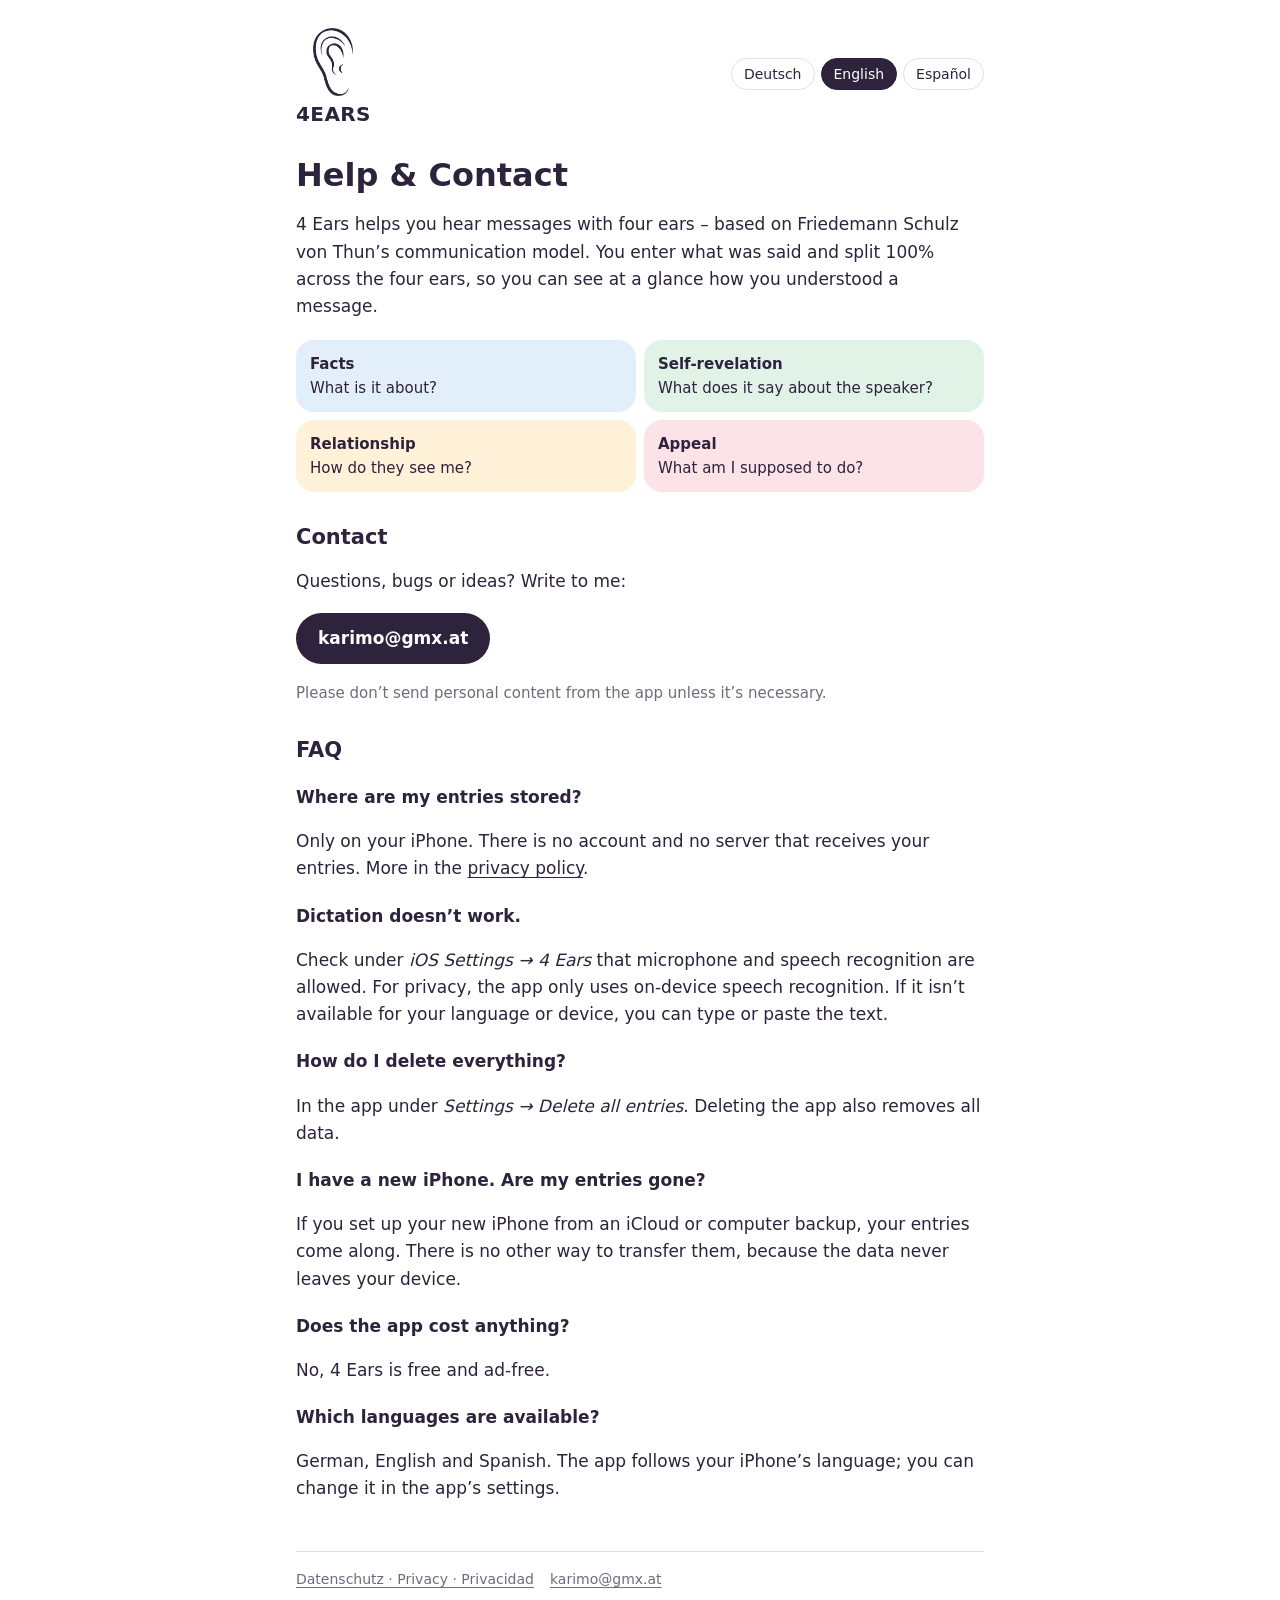
==== index.html @ 1b4c370c "Support- und Datenschutzseite von 4 Ears Co-Authored-By: Claude Opus 5.5 <noreply@anthropic.com> Cla" ====
<!doctype html>
<html lang="de">
<head>
<meta charset="utf-8">
<meta name="viewport" content="width=device-width, initial-scale=1">
<title>Support – 4 Ears</title>
<meta name="description" content="4 Ears – höre Nachrichten mit vier Ohren. Hilfe, Kontakt und Datenschutz.">
<link rel="icon" href="favicon.png">
<link rel="apple-touch-icon" href="apple-touch-icon.png">
<link rel="stylesheet" href="seite.css">
<script src="sprache.js"></script>
</head>
<body>
<main>
  <div class="kopf">
    <a class="marke" href="./"><span class="ohr" aria-hidden="true"></span><b>4EARS</b></a>
    <div class="sprachen" role="group" aria-label="Sprache / Language / Idioma">
      <button type="button" value="de" aria-pressed="false">Deutsch</button>
      <button type="button" value="en" aria-pressed="false">English</button>
      <button type="button" value="es" aria-pressed="false">Español</button>
    </div>
  </div>

  <!-- ===================== Deutsch ===================== -->
  <article data-lang="de" lang="de">
    <h1>Hilfe &amp; Kontakt</h1>
    <p>4 Ears hilft dir, Nachrichten mit vier Ohren zu hören – nach dem Kommunikationsmodell von Friedemann Schulz von Thun. Du gibst ein, was gesagt wurde, und verteilst 100 % auf die vier Ohren. So siehst du auf einen Blick, wie du eine Nachricht verstanden hast.</p>
    <div class="ohren">
      <div style="background:var(--sach)"><b>Sache</b>Worum geht es?</div>
      <div style="background:var(--selbst)"><b>Selbstoffenbarung</b>Was sagt es über die Person?</div>
      <div style="background:var(--bez)"><b>Beziehung</b>Wie steht sie zu mir?</div>
      <div style="background:var(--appell)"><b>Appell</b>Was soll ich tun?</div>
    </div>

    <h2>Kontakt</h2>
    <p>Fragen, Fehler oder Ideen? Schreib mir:</p>
    <p><a class="knopf" href="mailto:karimo@gmx.at?subject=4%20Ears">karimo@gmx.at</a></p>
    <p class="klein">Bitte schick mir keine persönlichen Inhalte aus der App, wenn es nicht nötig ist.</p>

    <h2>Häufige Fragen</h2>
    <h3>Wo werden meine Einträge gespeichert?</h3>
    <p>Nur auf deinem iPhone. Es gibt kein Konto und keinen Server, der deine Einträge bekommt. Mehr dazu in der <a href="datenschutz.html?lang=de">Datenschutzerklärung</a>.</p>
    <h3>Das Einsprechen funktioniert nicht.</h3>
    <p>Prüfe unter <i>iOS-Einstellungen → 4 Ears</i>, ob Mikrofon und Spracherkennung erlaubt sind. Aus Datenschutzgründen nutzt die App nur die Spracherkennung direkt auf dem Gerät. Steht sie für deine Sprache oder dein Gerät nicht zur Verfügung, kannst du den Text tippen oder einfügen.</p>
    <h3>Wie lösche ich alles?</h3>
    <p>In der App unter <i>Einstellungen → Alle Einträge löschen</i>. Wenn du die App löschst, sind auch alle Daten weg.</p>
    <h3>Ich habe ein neues iPhone. Sind meine Einträge weg?</h3>
    <p>Wenn du dein neues iPhone aus einem iCloud- oder Computer-Backup einrichtest, sind die Einträge dabei. Ein anderes Übertragen gibt es nicht, weil die Daten nie dein Gerät verlassen.</p>
    <h3>Kostet die App etwas?</h3>
    <p>Nein, 4 Ears ist kostenlos und ohne Werbung.</p>
    <h3>Welche Sprachen gibt es?</h3>
    <p>Deutsch, Englisch und Spanisch. Die App richtet sich nach der Sprache deines iPhones; ändern kannst du sie in den Einstellungen der App.</p>
  </article>

  <!-- ===================== English ===================== -->
  <article data-lang="en" lang="en">
    <h1>Help &amp; Contact</h1>
    <p>4 Ears helps you hear messages with four ears – based on Friedemann Schulz von Thun’s communication model. You enter what was said and split 100% across the four ears, so you can see at a glance how you understood a message.</p>
    <div class="ohren">
      <div style="background:var(--sach)"><b>Facts</b>What is it about?</div>
      <div style="background:var(--selbst)"><b>Self-revelation</b>What does it say about the speaker?</div>
      <div style="background:var(--bez)"><b>Relationship</b>How do they see me?</div>
      <div style="background:var(--appell)"><b>Appeal</b>What am I supposed to do?</div>
    </div>

    <h2>Contact</h2>
    <p>Questions, bugs or ideas? Write to me:</p>
    <p><a class="knopf" href="mailto:karimo@gmx.at?subject=4%20Ears">karimo@gmx.at</a></p>
    <p class="klein">Please don’t send personal content from the app unless it’s necessary.</p>

    <h2>FAQ</h2>
    <h3>Where are my entries stored?</h3>
    <p>Only on your iPhone. There is no account and no server that receives your entries. More in the <a href="datenschutz.html?lang=en">privacy policy</a>.</p>
    <h3>Dictation doesn’t work.</h3>
    <p>Check under <i>iOS Settings → 4 Ears</i> that microphone and speech recognition are allowed. For privacy, the app only uses on-device speech recognition. If it isn’t available for your language or device, you can type or paste the text.</p>
    <h3>How do I delete everything?</h3>
    <p>In the app under <i>Settings → Delete all entries</i>. Deleting the app also removes all data.</p>
    <h3>I have a new iPhone. Are my entries gone?</h3>
    <p>If you set up your new iPhone from an iCloud or computer backup, your entries come along. There is no other way to transfer them, because the data never leaves your device.</p>
    <h3>Does the app cost anything?</h3>
    <p>No, 4 Ears is free and ad-free.</p>
    <h3>Which languages are available?</h3>
    <p>German, English and Spanish. The app follows your iPhone’s language; you can change it in the app’s settings.</p>
  </article>

  <!-- ===================== Español ===================== -->
  <article data-lang="es" lang="es">
    <h1>Ayuda y contacto</h1>
    <p>4 Ears te ayuda a escuchar los mensajes con cuatro orejas, según el modelo de comunicación de Friedemann Schulz von Thun. Escribes lo que se dijo y repartes el 100 % entre las cuatro orejas, para ver de un vistazo cómo entendiste un mensaje.</p>
    <div class="ohren">
      <div style="background:var(--sach)"><b>Hechos</b>¿De qué se trata?</div>
      <div style="background:var(--selbst)"><b>Autorrevelación</b>¿Qué dice de quien habla?</div>
      <div style="background:var(--bez)"><b>Relación</b>¿Cómo me ve?</div>
      <div style="background:var(--appell)"><b>Apelación</b>¿Qué debo hacer?</div>
    </div>

    <h2>Contacto</h2>
    <p>¿Preguntas, errores o ideas? Escríbeme:</p>
    <p><a class="knopf" href="mailto:karimo@gmx.at?subject=4%20Ears">karimo@gmx.at</a></p>
    <p class="klein">Por favor, no envíes contenido personal de la app si no es necesario.</p>

    <h2>Preguntas frecuentes</h2>
    <h3>¿Dónde se guardan mis entradas?</h3>
    <p>Solo en tu iPhone. No hay cuenta ni servidor que reciba tus entradas. Más en la <a href="datenschutz.html?lang=es">política de privacidad</a>.</p>
    <h3>El dictado no funciona.</h3>
    <p>Comprueba en <i>Ajustes de iOS → 4 Ears</i> que el micrófono y el reconocimiento de voz estén permitidos. Por privacidad, la app solo usa el reconocimiento en el propio dispositivo. Si no está disponible para tu idioma o dispositivo, puedes escribir o pegar el texto.</p>
    <h3>¿Cómo lo borro todo?</h3>
    <p>En la app, en <i>Ajustes → Borrar todas las entradas</i>. Al eliminar la app también se borran todos los datos.</p>
    <h3>Tengo un iPhone nuevo. ¿Se han perdido mis entradas?</h3>
    <p>Si configuras el iPhone nuevo desde una copia de seguridad de iCloud o del ordenador, tus entradas vienen incluidas. No hay otra forma de transferirlas, porque los datos nunca salen de tu dispositivo.</p>
    <h3>¿Cuesta algo la app?</h3>
    <p>No, 4 Ears es gratuita y sin publicidad.</p>
    <h3>¿Qué idiomas hay?</h3>
    <p>Alemán, inglés y español. La app sigue el idioma de tu iPhone; puedes cambiarlo en los ajustes de la app.</p>
  </article>

  <footer>
    <a href="datenschutz.html">Datenschutz · Privacy · Privacidad</a>
    <a href="mailto:karimo@gmx.at">karimo@gmx.at</a>
  </footer>
</main>
</body>
</html>
---- seite.css ----
/* 4 Ears – öffentliche Seiten (Support, Datenschutz). Schrift liegt lokal, keine externen Aufrufe. */
@font-face { font-family: Lexend; font-weight: 400; src: url(fonts/Lexend_400Regular.ttf) format('truetype'); font-display: swap; }
@font-face { font-family: Lexend; font-weight: 800; src: url(fonts/Lexend_800ExtraBold.ttf) format('truetype'); font-display: swap; }

:root {
  --bg: #FFFFFF; --fg: #2D233C; --muted: #716A7D; --line: #E4E0EA; --card: #F3F1F6;
  --sach: #E3EEFB; --selbst: #E1F3E7; --bez: #FFF2D9; --appell: #FBE3E8;
  color-scheme: light dark;
}
@media (prefers-color-scheme: dark) {
  :root { --bg: #15121B; --fg: #EDE9F3; --muted: #A49DAF; --line: #2E2938; --card: #201C28;
    --sach: #232C3B; --selbst: #20302A; --bez: #33301F; --appell: #352329; }
}
* { box-sizing: border-box; }
body { margin: 0; background: var(--bg); color: var(--fg); font: 400 17px/1.6 Lexend, system-ui, sans-serif; }
main { max-width: 720px; margin: 0 auto; padding: 24px 16px 64px; }
a { color: inherit; text-underline-offset: 3px; }

.kopf { display: flex; align-items: center; justify-content: space-between; gap: 12px; flex-wrap: wrap; }
.marke { display: flex; flex-direction: column; align-items: center; gap: 4px; text-decoration: none; }
.marke .ohr { width: 40px; height: 76px; background: var(--fg); -webkit-mask: url(ohr.png) center / contain no-repeat; mask: url(ohr.png) center / contain no-repeat; }
.marke b { font-weight: 800; font-size: 20px; letter-spacing: .02em; line-height: 1; }
.sprachen { display: flex; gap: 6px; }
.sprachen button { font: inherit; font-size: 14px; color: var(--fg); background: transparent; border: 1.5px solid var(--line); border-radius: 999px; padding: 4px 12px; cursor: pointer; }
.sprachen button[aria-pressed="true"] { background: var(--fg); color: var(--bg); border-color: var(--fg); }

h1 { font-weight: 800; font-size: 32px; line-height: 1.2; margin: 32px 0 8px; }
h2 { font-weight: 800; font-size: 21px; line-height: 1.3; margin: 32px 0 8px; }
.stand, .klein { color: var(--muted); font-size: 15px; }
.kurz { background: var(--card); border-radius: 20px; padding: 16px 20px; margin: 20px 0; }
.kurz p { margin: 0; }
.ohren { display: grid; grid-template-columns: 1fr 1fr; gap: 8px; margin: 20px 0; }
.ohren div { border-radius: 18px; padding: 12px 14px; font-size: 15px; }
.ohren b { display: block; font-weight: 800; }
.knopf { display: inline-block; font-weight: 800; background: var(--fg); color: var(--bg); text-decoration: none; border-radius: 999px; padding: 12px 22px; }
footer { margin-top: 48px; padding-top: 16px; border-top: 1px solid var(--line); color: var(--muted); font-size: 14px; display: flex; gap: 16px; flex-wrap: wrap; }

/* Sprachen: ohne JavaScript sind alle sichtbar, mit JavaScript nur die gewählte */
.js [data-lang]:not(.aktiv) { display: none; }
h3 { font-weight: 800; font-size: 17px; margin: 20px 0 4px; }
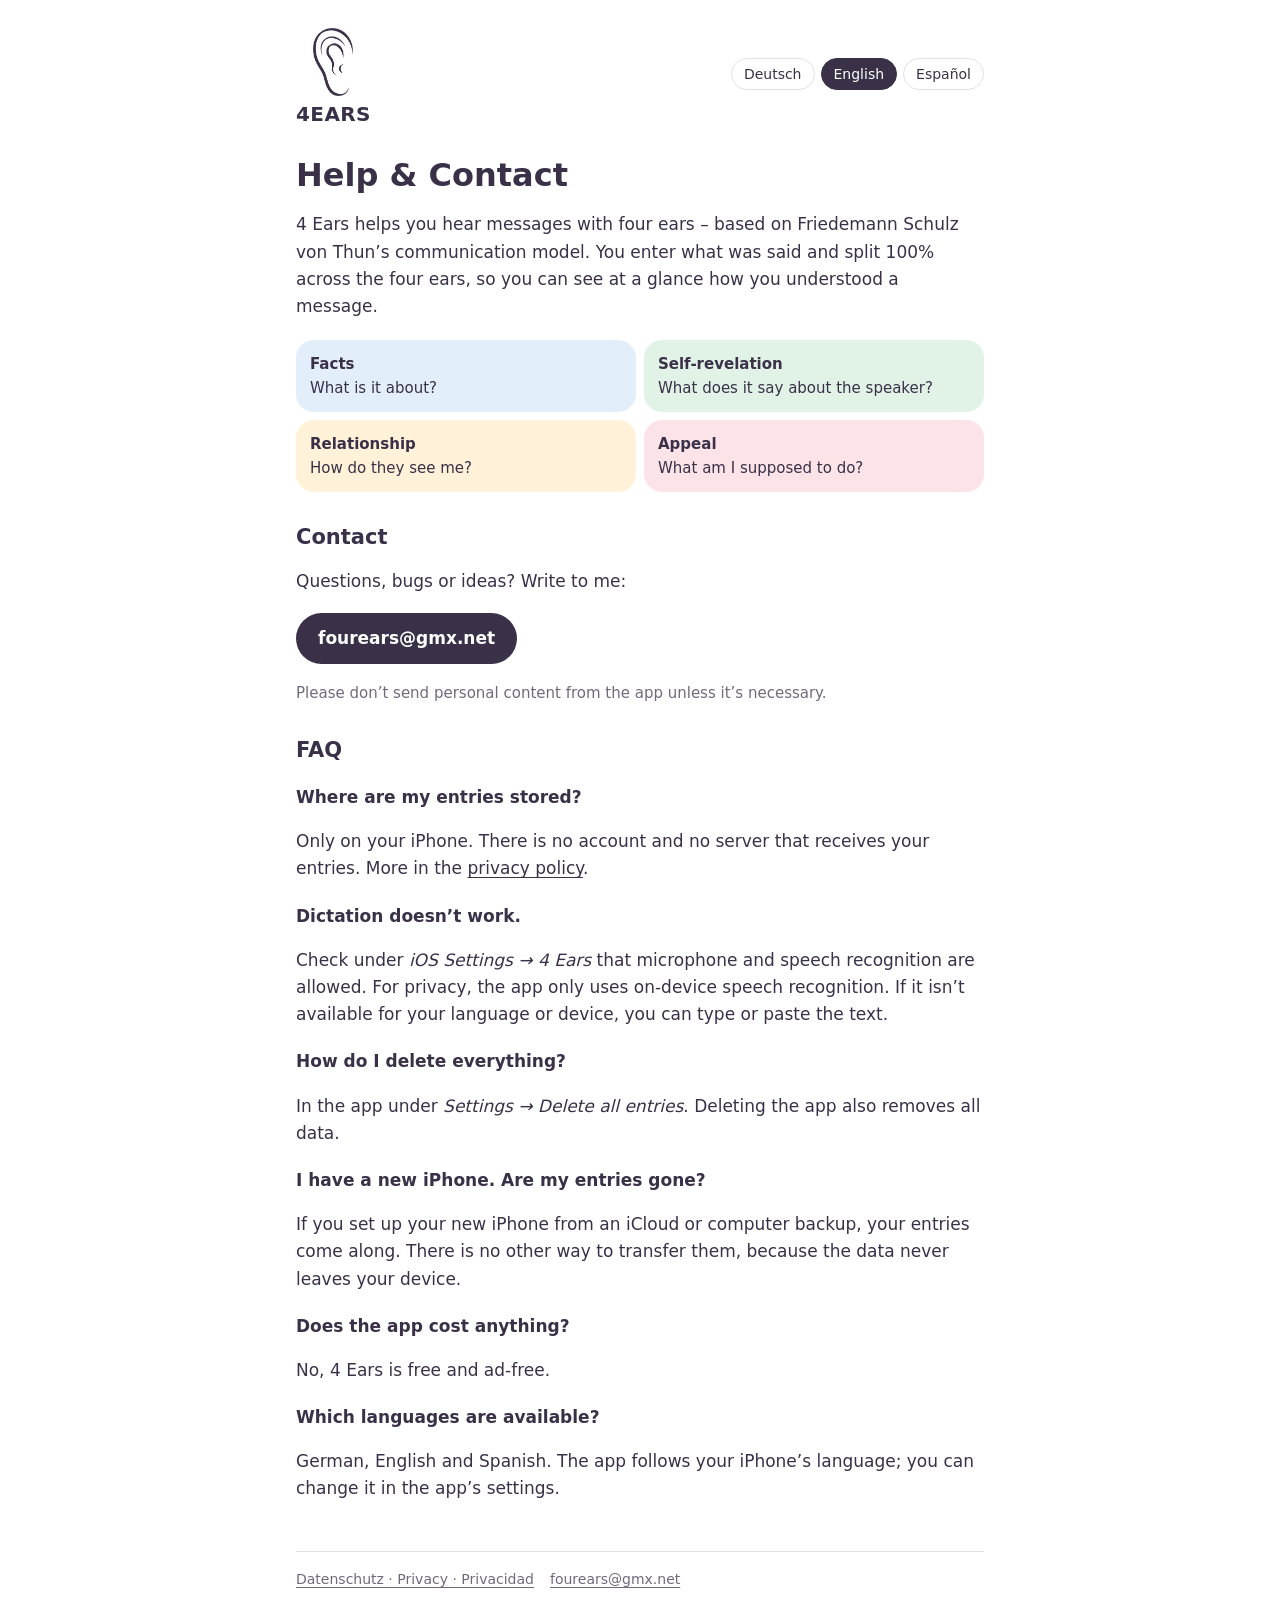
==== commit 08bf3801: "Kontaktadresse auf fourears@gmx.net umgestellt Co-Authored-By: Claude Opus 5.5 <noreply@anthropic.co" ====
--- a/index.html
+++ b/index.html
@@ -34,7 +34,7 @@
 
     <h2>Kontakt</h2>
     <p>Fragen, Fehler oder Ideen? Schreib mir:</p>
-    <p><a class="knopf" href="mailto:karimo@gmx.at?subject=4%20Ears">karimo@gmx.at</a></p>
+    <p><a class="knopf" href="mailto:fourears@gmx.net?subject=4%20Ears">fourears@gmx.net</a></p>
     <p class="klein">Bitte schick mir keine persönlichen Inhalte aus der App, wenn es nicht nötig ist.</p>
 
     <h2>Häufige Fragen</h2>
@@ -65,7 +65,7 @@
 
     <h2>Contact</h2>
     <p>Questions, bugs or ideas? Write to me:</p>
-    <p><a class="knopf" href="mailto:karimo@gmx.at?subject=4%20Ears">karimo@gmx.at</a></p>
+    <p><a class="knopf" href="mailto:fourears@gmx.net?subject=4%20Ears">fourears@gmx.net</a></p>
     <p class="klein">Please don’t send personal content from the app unless it’s necessary.</p>
 
     <h2>FAQ</h2>
@@ -96,7 +96,7 @@
 
     <h2>Contacto</h2>
     <p>¿Preguntas, errores o ideas? Escríbeme:</p>
-    <p><a class="knopf" href="mailto:karimo@gmx.at?subject=4%20Ears">karimo@gmx.at</a></p>
+    <p><a class="knopf" href="mailto:fourears@gmx.net?subject=4%20Ears">fourears@gmx.net</a></p>
     <p class="klein">Por favor, no envíes contenido personal de la app si no es necesario.</p>
 
     <h2>Preguntas frecuentes</h2>
@@ -116,7 +116,7 @@
 
   <footer>
     <a href="datenschutz.html">Datenschutz · Privacy · Privacidad</a>
-    <a href="mailto:karimo@gmx.at">karimo@gmx.at</a>
+    <a href="mailto:fourears@gmx.net">fourears@gmx.net</a>
   </footer>
 </main>
 </body>
--- a/seite.css
+++ b/seite.css
@@ -3,7 +3,7 @@
 @font-face { font-family: Lexend; font-weight: 800; src: url(fonts/Lexend_800ExtraBold.ttf) format('truetype'); font-display: swap; }
 
 :root {
-  --bg: #FFFFFF; --fg: #2D233C; --muted: #716A7D; --line: #E4E0EA; --card: #F3F1F6;
+  --bg: #FFFFFF; --fg: #3A3148; --muted: #716A7D; --line: #E4E0EA; --card: #F3F1F6;
   --sach: #E3EEFB; --selbst: #E1F3E7; --bez: #FFF2D9; --appell: #FBE3E8;
   color-scheme: light dark;
 }
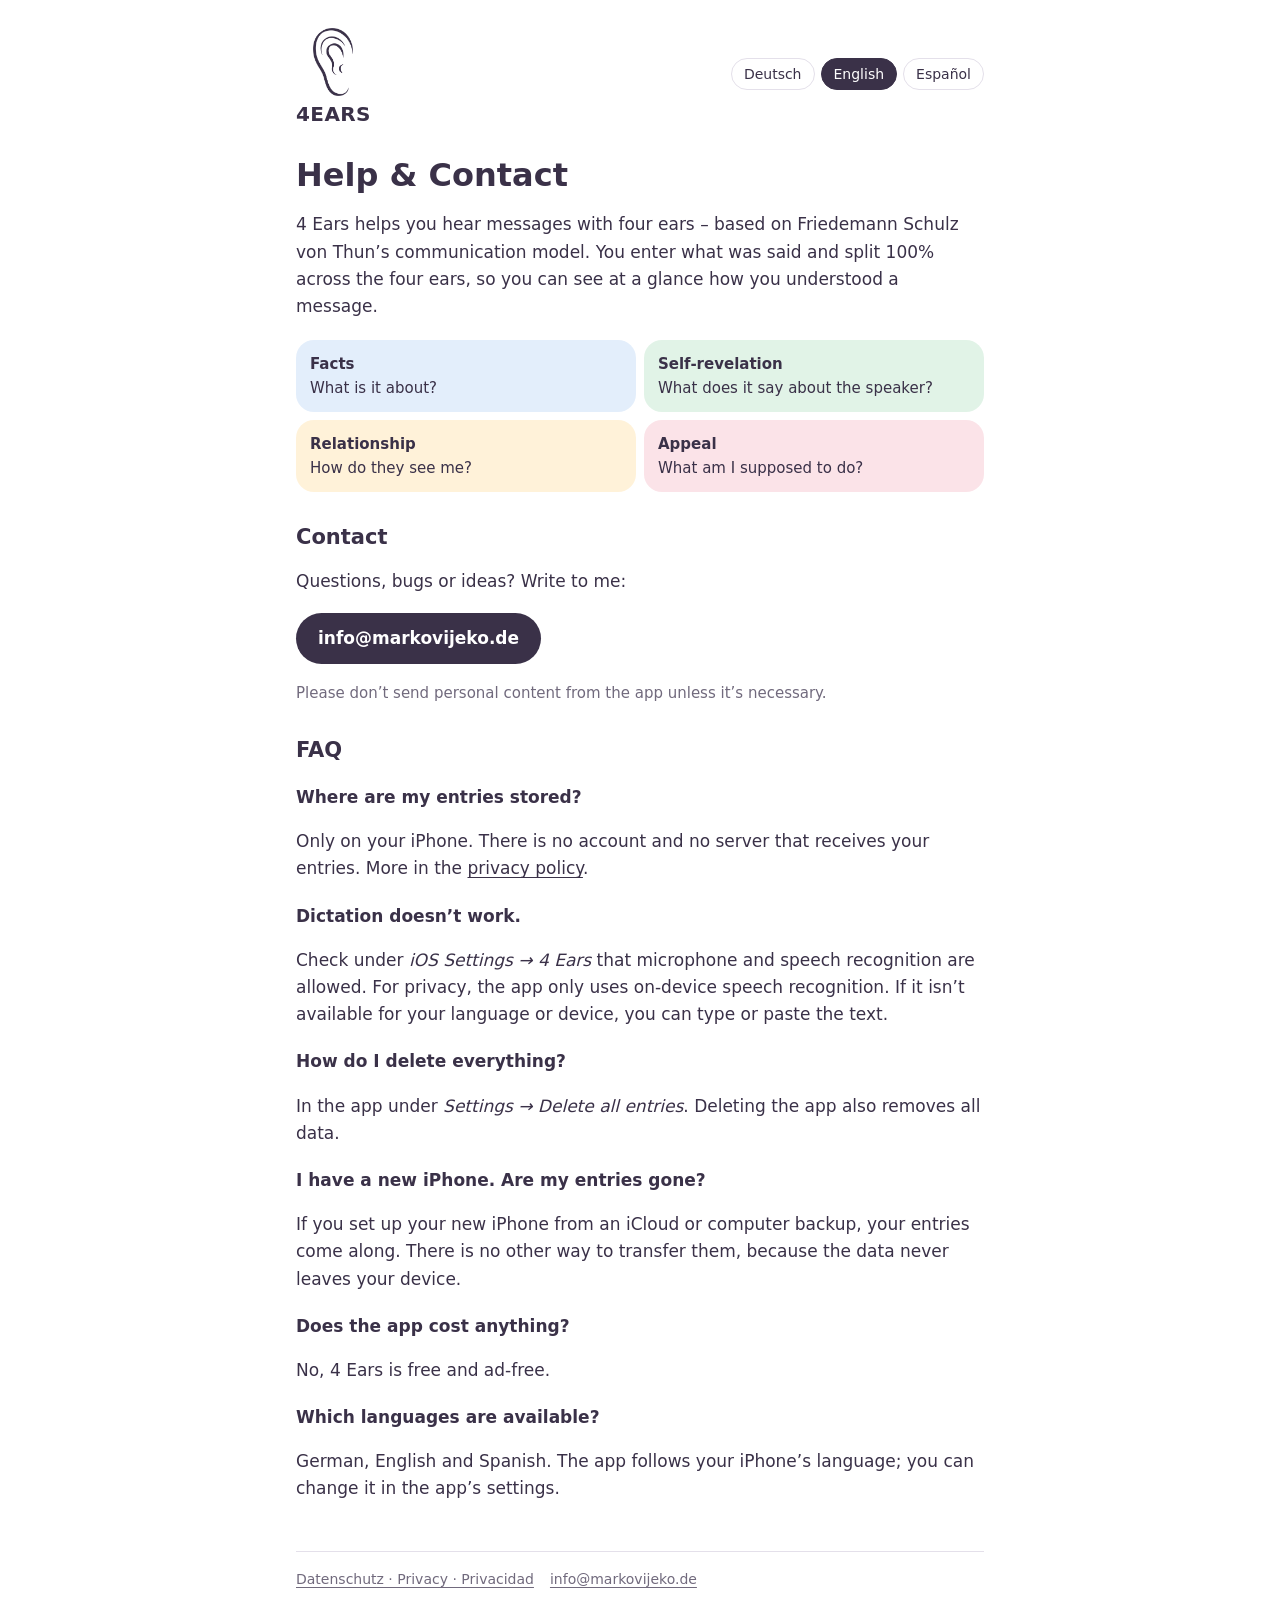
==== commit 4e8a90c2: "Kontaktadresse info@markovijeko.de Co-Authored-By: Claude Opus 5.5 <noreply@anthropic.com> Claude-Se" ====
--- a/index.html
+++ b/index.html
@@ -34,7 +34,7 @@
 
     <h2>Kontakt</h2>
     <p>Fragen, Fehler oder Ideen? Schreib mir:</p>
-    <p><a class="knopf" href="mailto:fourears@gmx.net?subject=4%20Ears">fourears@gmx.net</a></p>
+    <p><a class="knopf" href="mailto:info@markovijeko.de?subject=4%20Ears">info@markovijeko.de</a></p>
     <p class="klein">Bitte schick mir keine persönlichen Inhalte aus der App, wenn es nicht nötig ist.</p>
 
     <h2>Häufige Fragen</h2>
@@ -65,7 +65,7 @@
 
     <h2>Contact</h2>
     <p>Questions, bugs or ideas? Write to me:</p>
-    <p><a class="knopf" href="mailto:fourears@gmx.net?subject=4%20Ears">fourears@gmx.net</a></p>
+    <p><a class="knopf" href="mailto:info@markovijeko.de?subject=4%20Ears">info@markovijeko.de</a></p>
     <p class="klein">Please don’t send personal content from the app unless it’s necessary.</p>
 
     <h2>FAQ</h2>
@@ -96,7 +96,7 @@
 
     <h2>Contacto</h2>
     <p>¿Preguntas, errores o ideas? Escríbeme:</p>
-    <p><a class="knopf" href="mailto:fourears@gmx.net?subject=4%20Ears">fourears@gmx.net</a></p>
+    <p><a class="knopf" href="mailto:info@markovijeko.de?subject=4%20Ears">info@markovijeko.de</a></p>
     <p class="klein">Por favor, no envíes contenido personal de la app si no es necesario.</p>
 
     <h2>Preguntas frecuentes</h2>
@@ -116,7 +116,7 @@
 
   <footer>
     <a href="datenschutz.html">Datenschutz · Privacy · Privacidad</a>
-    <a href="mailto:fourears@gmx.net">fourears@gmx.net</a>
+    <a href="mailto:info@markovijeko.de">info@markovijeko.de</a>
   </footer>
 </main>
 </body>
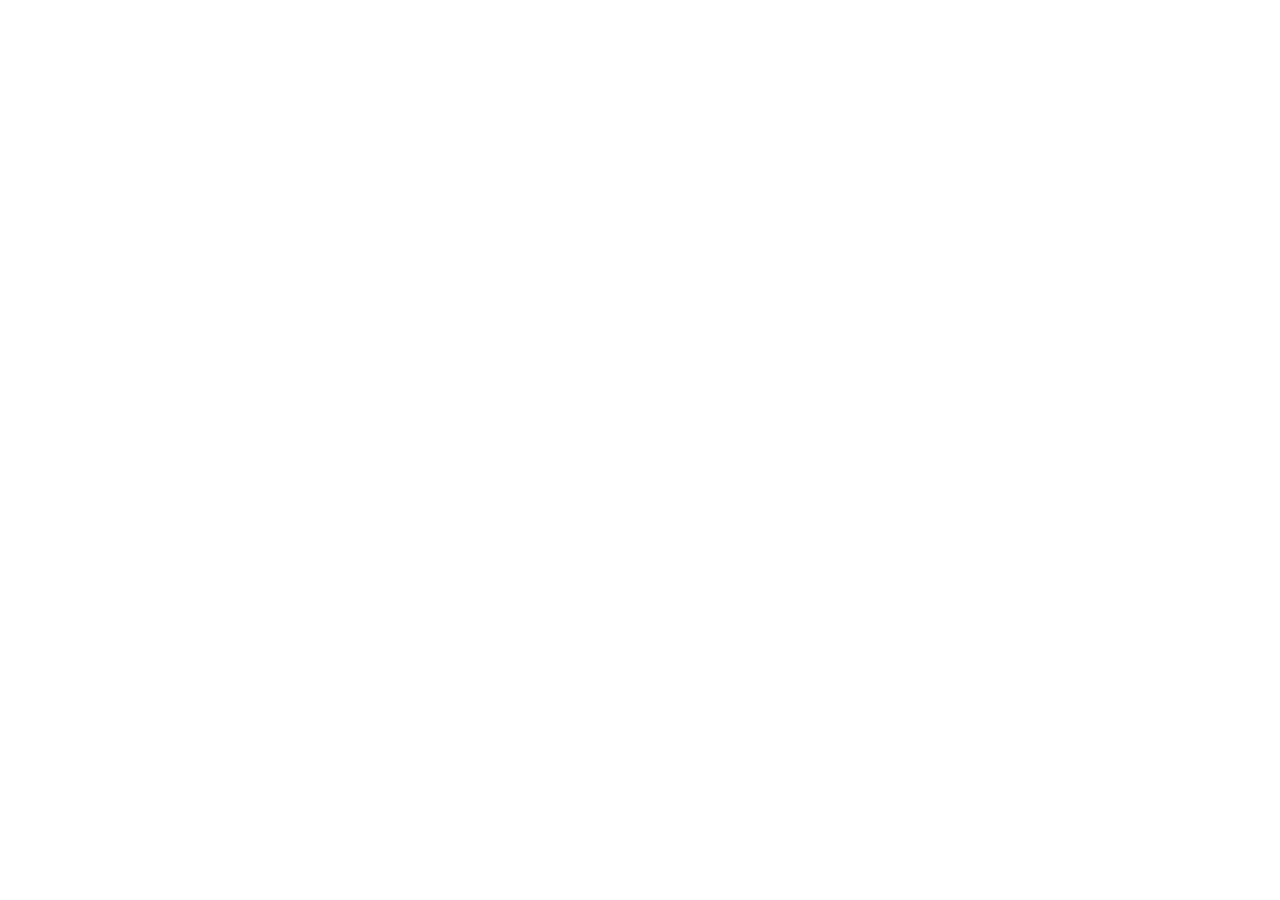
==== commit e5ac73cd: "Weiterleitung auf die gemeinsame Seite apps.markovijeko.de Co-Authored-By: Claude Opus 5.5 <noreply@" ====
--- a/index.html
+++ b/index.html
@@ -3,121 +3,13 @@
 <head>
 <meta charset="utf-8">
 <meta name="viewport" content="width=device-width, initial-scale=1">
-<title>Support – 4 Ears</title>
-<meta name="description" content="4 Ears – höre Nachrichten mit vier Ohren. Hilfe, Kontakt und Datenschutz.">
-<link rel="icon" href="favicon.png">
-<link rel="apple-touch-icon" href="apple-touch-icon.png">
-<link rel="stylesheet" href="seite.css">
-<script src="sprache.js"></script>
+<title>4 Ears – Hilfe</title>
+<meta name="robots" content="noindex">
+<link rel="canonical" href="https://apps.markovijeko.de/hilfe.html#4ears">
+<meta http-equiv="refresh" content="0; url=https://apps.markovijeko.de/hilfe.html#4ears">
+<script>location.replace('https://apps.markovijeko.de/' + 'hilfe.html#4ears'.replace('#', location.search + '#'));</script>
 </head>
 <body>
-<main>
-  <div class="kopf">
-    <a class="marke" href="./"><span class="ohr" aria-hidden="true"></span><b>4EARS</b></a>
-    <div class="sprachen" role="group" aria-label="Sprache / Language / Idioma">
-      <button type="button" value="de" aria-pressed="false">Deutsch</button>
-      <button type="button" value="en" aria-pressed="false">English</button>
-      <button type="button" value="es" aria-pressed="false">Español</button>
-    </div>
-  </div>
-
-  <!-- ===================== Deutsch ===================== -->
-  <article data-lang="de" lang="de">
-    <h1>Hilfe &amp; Kontakt</h1>
-    <p>4 Ears hilft dir, Nachrichten mit vier Ohren zu hören – nach dem Kommunikationsmodell von Friedemann Schulz von Thun. Du gibst ein, was gesagt wurde, und verteilst 100 % auf die vier Ohren. So siehst du auf einen Blick, wie du eine Nachricht verstanden hast.</p>
-    <div class="ohren">
-      <div style="background:var(--sach)"><b>Sache</b>Worum geht es?</div>
-      <div style="background:var(--selbst)"><b>Selbstoffenbarung</b>Was sagt es über die Person?</div>
-      <div style="background:var(--bez)"><b>Beziehung</b>Wie steht sie zu mir?</div>
-      <div style="background:var(--appell)"><b>Appell</b>Was soll ich tun?</div>
-    </div>
-
-    <h2>Kontakt</h2>
-    <p>Fragen, Fehler oder Ideen? Schreib mir:</p>
-    <p><a class="knopf" href="mailto:info@markovijeko.de?subject=4%20Ears">info@markovijeko.de</a></p>
-    <p class="klein">Bitte schick mir keine persönlichen Inhalte aus der App, wenn es nicht nötig ist.</p>
-
-    <h2>Häufige Fragen</h2>
-    <h3>Wo werden meine Einträge gespeichert?</h3>
-    <p>Nur auf deinem iPhone. Es gibt kein Konto und keinen Server, der deine Einträge bekommt. Mehr dazu in der <a href="datenschutz.html?lang=de">Datenschutzerklärung</a>.</p>
-    <h3>Das Einsprechen funktioniert nicht.</h3>
-    <p>Prüfe unter <i>iOS-Einstellungen → 4 Ears</i>, ob Mikrofon und Spracherkennung erlaubt sind. Aus Datenschutzgründen nutzt die App nur die Spracherkennung direkt auf dem Gerät. Steht sie für deine Sprache oder dein Gerät nicht zur Verfügung, kannst du den Text tippen oder einfügen.</p>
-    <h3>Wie lösche ich alles?</h3>
-    <p>In der App unter <i>Einstellungen → Alle Einträge löschen</i>. Wenn du die App löschst, sind auch alle Daten weg.</p>
-    <h3>Ich habe ein neues iPhone. Sind meine Einträge weg?</h3>
-    <p>Wenn du dein neues iPhone aus einem iCloud- oder Computer-Backup einrichtest, sind die Einträge dabei. Ein anderes Übertragen gibt es nicht, weil die Daten nie dein Gerät verlassen.</p>
-    <h3>Kostet die App etwas?</h3>
-    <p>Nein, 4 Ears ist kostenlos und ohne Werbung.</p>
-    <h3>Welche Sprachen gibt es?</h3>
-    <p>Deutsch, Englisch und Spanisch. Die App richtet sich nach der Sprache deines iPhones; ändern kannst du sie in den Einstellungen der App.</p>
-  </article>
-
-  <!-- ===================== English ===================== -->
-  <article data-lang="en" lang="en">
-    <h1>Help &amp; Contact</h1>
-    <p>4 Ears helps you hear messages with four ears – based on Friedemann Schulz von Thun’s communication model. You enter what was said and split 100% across the four ears, so you can see at a glance how you understood a message.</p>
-    <div class="ohren">
-      <div style="background:var(--sach)"><b>Facts</b>What is it about?</div>
-      <div style="background:var(--selbst)"><b>Self-revelation</b>What does it say about the speaker?</div>
-      <div style="background:var(--bez)"><b>Relationship</b>How do they see me?</div>
-      <div style="background:var(--appell)"><b>Appeal</b>What am I supposed to do?</div>
-    </div>
-
-    <h2>Contact</h2>
-    <p>Questions, bugs or ideas? Write to me:</p>
-    <p><a class="knopf" href="mailto:info@markovijeko.de?subject=4%20Ears">info@markovijeko.de</a></p>
-    <p class="klein">Please don’t send personal content from the app unless it’s necessary.</p>
-
-    <h2>FAQ</h2>
-    <h3>Where are my entries stored?</h3>
-    <p>Only on your iPhone. There is no account and no server that receives your entries. More in the <a href="datenschutz.html?lang=en">privacy policy</a>.</p>
-    <h3>Dictation doesn’t work.</h3>
-    <p>Check under <i>iOS Settings → 4 Ears</i> that microphone and speech recognition are allowed. For privacy, the app only uses on-device speech recognition. If it isn’t available for your language or device, you can type or paste the text.</p>
-    <h3>How do I delete everything?</h3>
-    <p>In the app under <i>Settings → Delete all entries</i>. Deleting the app also removes all data.</p>
-    <h3>I have a new iPhone. Are my entries gone?</h3>
-    <p>If you set up your new iPhone from an iCloud or computer backup, your entries come along. There is no other way to transfer them, because the data never leaves your device.</p>
-    <h3>Does the app cost anything?</h3>
-    <p>No, 4 Ears is free and ad-free.</p>
-    <h3>Which languages are available?</h3>
-    <p>German, English and Spanish. The app follows your iPhone’s language; you can change it in the app’s settings.</p>
-  </article>
-
-  <!-- ===================== Español ===================== -->
-  <article data-lang="es" lang="es">
-    <h1>Ayuda y contacto</h1>
-    <p>4 Ears te ayuda a escuchar los mensajes con cuatro orejas, según el modelo de comunicación de Friedemann Schulz von Thun. Escribes lo que se dijo y repartes el 100 % entre las cuatro orejas, para ver de un vistazo cómo entendiste un mensaje.</p>
-    <div class="ohren">
-      <div style="background:var(--sach)"><b>Hechos</b>¿De qué se trata?</div>
-      <div style="background:var(--selbst)"><b>Autorrevelación</b>¿Qué dice de quien habla?</div>
-      <div style="background:var(--bez)"><b>Relación</b>¿Cómo me ve?</div>
-      <div style="background:var(--appell)"><b>Apelación</b>¿Qué debo hacer?</div>
-    </div>
-
-    <h2>Contacto</h2>
-    <p>¿Preguntas, errores o ideas? Escríbeme:</p>
-    <p><a class="knopf" href="mailto:info@markovijeko.de?subject=4%20Ears">info@markovijeko.de</a></p>
-    <p class="klein">Por favor, no envíes contenido personal de la app si no es necesario.</p>
-
-    <h2>Preguntas frecuentes</h2>
-    <h3>¿Dónde se guardan mis entradas?</h3>
-    <p>Solo en tu iPhone. No hay cuenta ni servidor que reciba tus entradas. Más en la <a href="datenschutz.html?lang=es">política de privacidad</a>.</p>
-    <h3>El dictado no funciona.</h3>
-    <p>Comprueba en <i>Ajustes de iOS → 4 Ears</i> que el micrófono y el reconocimiento de voz estén permitidos. Por privacidad, la app solo usa el reconocimiento en el propio dispositivo. Si no está disponible para tu idioma o dispositivo, puedes escribir o pegar el texto.</p>
-    <h3>¿Cómo lo borro todo?</h3>
-    <p>En la app, en <i>Ajustes → Borrar todas las entradas</i>. Al eliminar la app también se borran todos los datos.</p>
-    <h3>Tengo un iPhone nuevo. ¿Se han perdido mis entradas?</h3>
-    <p>Si configuras el iPhone nuevo desde una copia de seguridad de iCloud o del ordenador, tus entradas vienen incluidas. No hay otra forma de transferirlas, porque los datos nunca salen de tu dispositivo.</p>
-    <h3>¿Cuesta algo la app?</h3>
-    <p>No, 4 Ears es gratuita y sin publicidad.</p>
-    <h3>¿Qué idiomas hay?</h3>
-    <p>Alemán, inglés y español. La app sigue el idioma de tu iPhone; puedes cambiarlo en los ajustes de la app.</p>
-  </article>
-
-  <footer>
-    <a href="datenschutz.html">Datenschutz · Privacy · Privacidad</a>
-    <a href="mailto:info@markovijeko.de">info@markovijeko.de</a>
-  </footer>
-</main>
+<p><a href="https://apps.markovijeko.de/hilfe.html#4ears">https://apps.markovijeko.de/hilfe.html#4ears</a></p>
 </body>
 </html>
